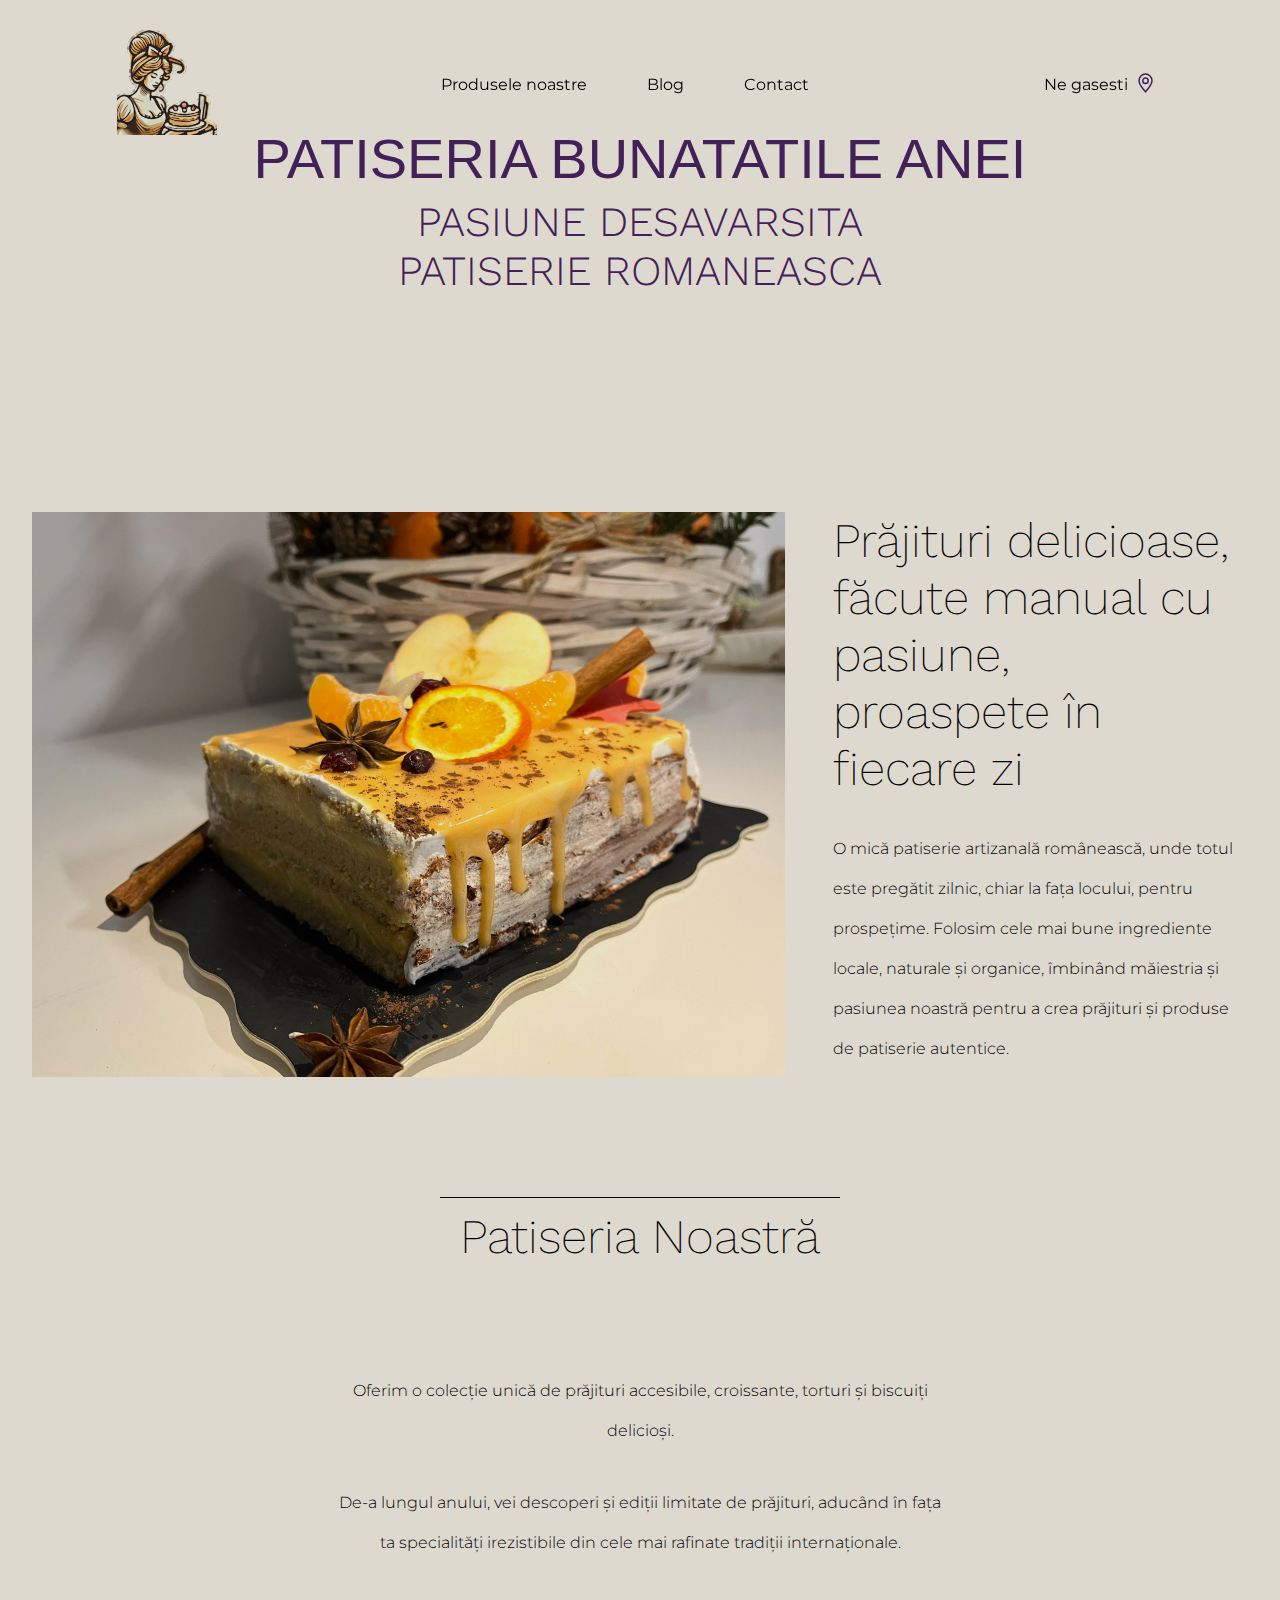
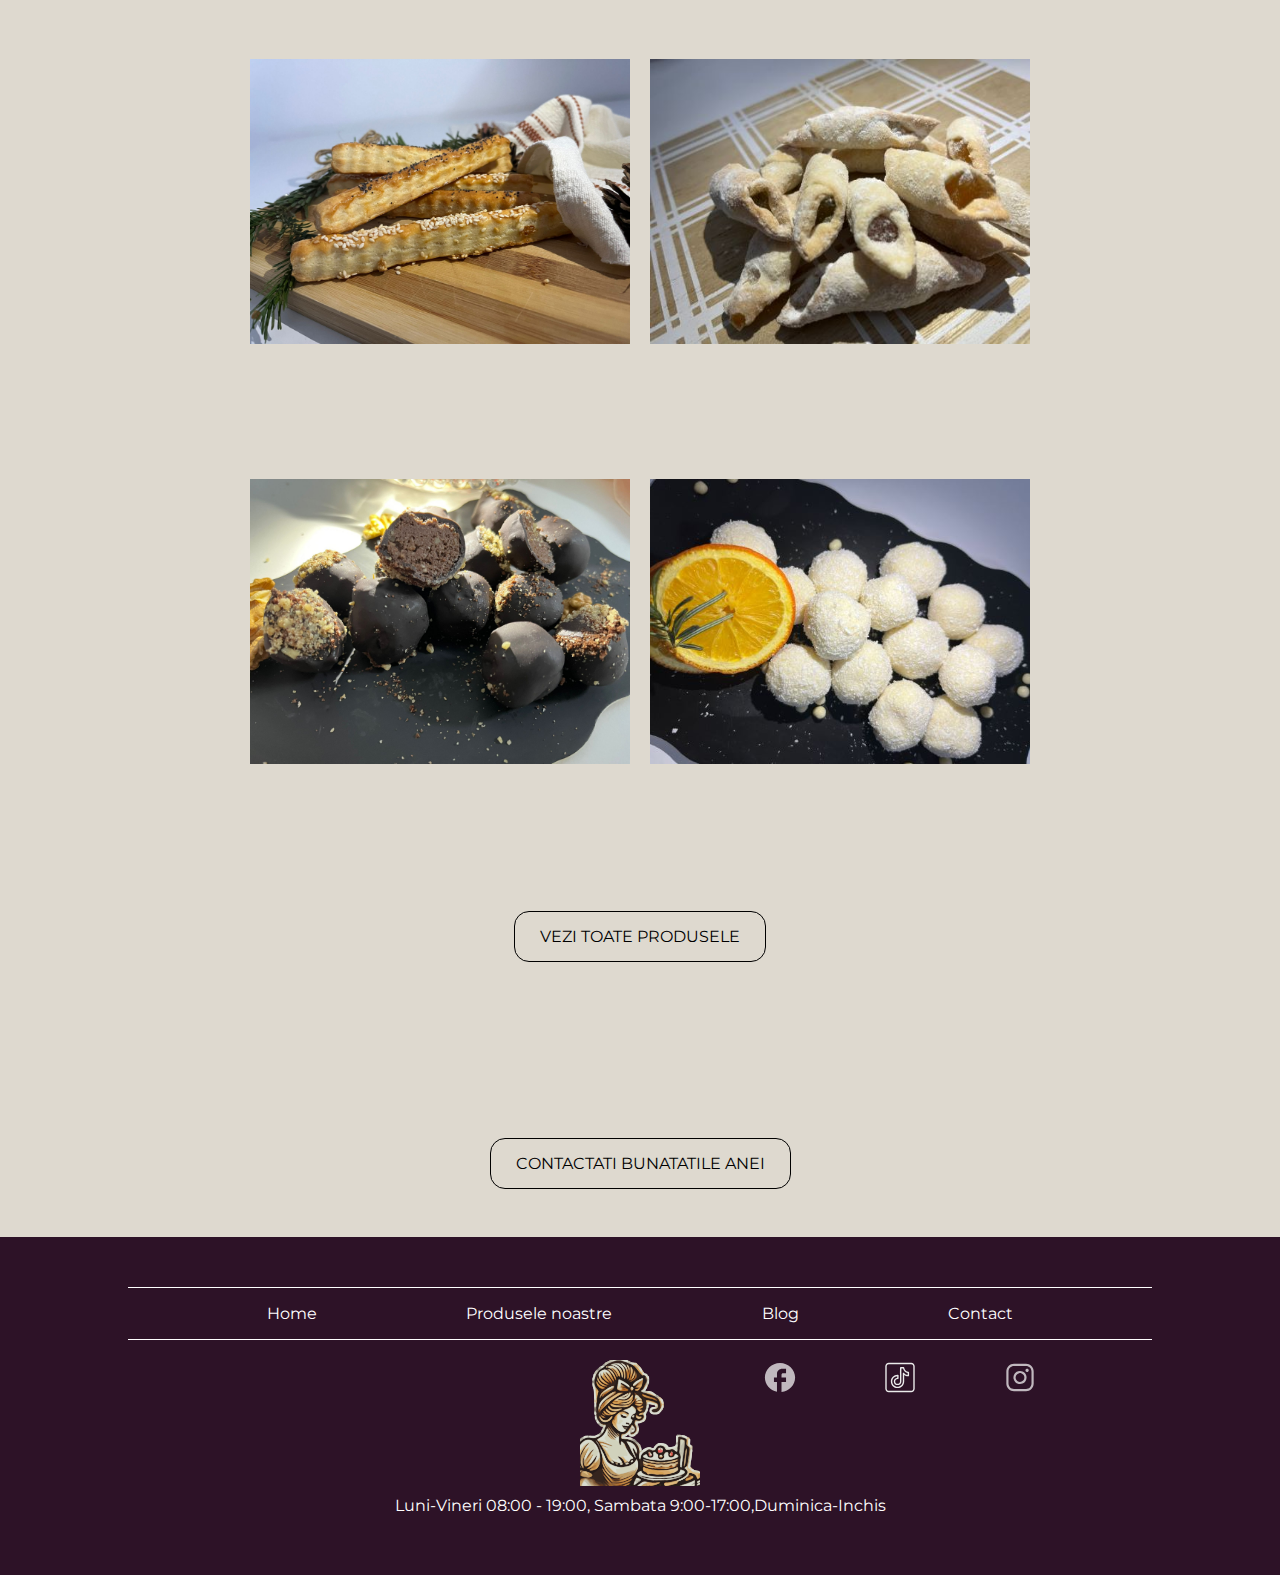
==== www.joy-bakery.cz/index.html @ 8c1c08b9 "Add files via upload" ====
<!DOCTYPE html>
<html lang="en">

<!-- Mirrored from www.joy-bakery.cz/ by HTTrack Website Copier/3.x [XR&CO'2014], Fri, 14 Mar 2025 14:00:54 GMT -->
<!-- Added by HTTrack --><meta http-equiv="content-type" content="text/html;charset=UTF-8" /><!-- /Added by HTTrack -->
<head>
    <meta charset="UTF-8">
    <meta http-equiv="X-UA-Compatible" content="IE=edge">
    <meta name="viewport" content="width=device-width, initial-scale=1.0">

    <link href="https://fonts.googleapis.com/css2?family=Work+Sans:wght@200;300;400;500;600&amp;display=swap" rel="stylesheet">

    
    <link rel="stylesheet" href="css/admin.css">
    <link rel="stylesheet" href="css/default.css">
    <link rel="stylesheet" href="css/style.css">
    <link rel="stylesheet" href="../use.typekit.net/yxl2vvh.css">



    <script src="js/jquery-3.6.0.min.js"></script>
    <script src="plugins/bootstrap/js/bootstrap.js"></script>
    <link rel="stylesheet" href="plugins/font-awesome/css/font-awesome.min.css">

    <script src="js/myScripts.js"></script>
    <script src="js/modals.js"></script>
    <script src="js/module_scripts.js"></script>
    <script src="js/table_sort.js"></script>

    <title>Bunatatile Anei</title>

    <link rel="icon" type="image/x-icon" href="images/uploads/image56f2.png?upload=favicon.ico">

    <!-- Google Tag Manager -->
<!--    <script>-->
<!--        (function(w, d, s, l, i) {-->
<!--            w[l] = w[l] || [];-->
<!--            w[l].push({-->
<!--                'gtm.start': new Date().getTime(),-->
<!--                event: 'gtm.js'-->
<!--            });-->
<!--            var f = d.getElementsByTagName(s)[0],-->
<!--                j = d.createElement(s),-->
<!--                dl = l != 'dataLayer' ? '&l=' + l: '';-->
<!--            j.async = true;-->
<!--            j.src = 'https://www.googletagmanager.com/gtm.js?id=' + i + dl;-->
<!--            f.parentNode.insertBefore(j, f);-->
<!--        })(window, document, 'script', 'dataLayer', 'GTM-WKP6TDM');-->
<!--    </script>-->
    <!-- End Google Tag Manager -->
</head>

    <body class="main-home">

    <div class="navigation-container navigation__wrapper">

        <div class="navigation f-row align-center" style="justify-content: space-around">
            <a id="nav-logo" href="index.html"><img src="images/uploads/image9419.svg?upload=logo.svg" alt="logo"></a>

            <img id="mobile-burger" class="pointer" src="images/uploads/image3de4.svg?upload=burger.svg" alt="burger">



            <div class="main-navbar">
                <div class="main-navbar__wrapper">
                    <div class="links f-row align-center justify-center">

                        <div><a href="products/categories_products.html" class="menu-link" data-link="1">Produsele noastre</a></div>

                        <div><a href="info/blog.html" class="menu-link" data-link="2">Blog</a></div>
                        <!--<div><a href="info/delivery.html" class="menu-link" data-link="3">Delivery</a></div>-->
                                                <div class="d-none"><a href="info/career.html" class="menu-link d-none" data-link="4">Career</a></div>
                                                <div><a href="info/contact.html" class="menu-link" data-link="5">Contact</a></div>
                    </div>
                </div>
            </div>

            <div class="order-btn d-none">ORDER ONLINE</div>

            <div class="main-navbar">
                <div class="main-navbar__wrapper">
                    <a class="nav-map" href="info/find_us.html">Ne gasesti                        <div><img width="25" height="20" src="images/uploads/imagef785.svg?upload=map-pin.svg" alt="map pin"></div>
                    </a>

                   <!-- <div data-id="language">
                        <div class="pointer f-row align-center">En <span style="margin-left: 5px"><img width="12" height="9"
                                        src="images/uploads/image5b91.svg?upload=arrow-down.svg" alt="arrow down"></span>
                        </div>

                        <div data-id="additional-languages" class="p-relative" style="display: none">
                            <div class="p-absolute">
                                <div class="pointer additional-language" style="margin-top: 5px;">Cz</div>
                            </div>-->
                        </div>
                    </div>

                    
                </div>
            </div>


        </div>

    <div class="p-relative">
        <div class="mobile-navbar" style="display: none">
            <div class="links">
                <div><a href="products/categories_products.html">Products</a></div>
                <div><a href="info/blog.html">Blog</a></div>
                <div><a href="info/delivery.html">Delivery</a></div>
                <div class="d-none"><a href="info/career.html" >Career</a></div>
                <div><a href="info/contact.html">Contact</a></div>
                <a class="map" href="info/find_us.html">Ne gasesti <svg width="12" height="16" viewBox="0 0 12 16" fill="none" xmlns="http://www.w3.org/2000/svg">
    <path fill-rule="evenodd" clip-rule="evenodd" d="M0 6C0 9.33593 2.66667 13.3333 6 15.9995C9.33333 13.3333 12 9.3137 12 6C12 2.68629 9.3137 0 6 0C2.6863 0 0 2.68629 0 6ZM6 0.666667C8.94553 0.666667 11.3333 3.05448 11.3333 6C11.3333 8.8111 9.14743 12.4642 5.99993 15.1358C2.8438 12.4588 0.666667 8.8251 0.666667 6C0.666667 3.05448 3.05447 0.666667 6 0.666667ZM6 8.66667C4.52723 8.66667 3.33333 7.47277 3.33333 6C3.33333 4.52723 4.52723 3.33333 6 3.33333C7.47277 3.33333 8.66667 4.52723 8.66667 6C8.66667 7.47277 7.47277 8.66667 6 8.66667ZM8 6C8 7.10457 7.10457 8 6 8C4.89543 8 4 7.10457 4 6C4 4.89543 4.89543 4 6 4C7.10457 4 8 4.89543 8 6Z" fill="black"/>
</svg></a>

                <div data-id="language">
                    <div class="f-row align-center" style="padding: 12px 10px;">En <span style="margin-left: 5px"><img width="12" height="9" src="images/uploads/image5b91.svg?upload=arrow-down.svg" alt="arrow down"></span>
                    </div>
                    <div data-id="additional-languages" class="p-relative" style="display: none">
<!--                        <div class="p-absolute additional-languages__container">-->
                            <div class="pointer additional-language" style="margin-top: 5px; padding: 12px 10px">Cz</div>
<!--                        </div>-->
                    </div>
                </div>
            </div>
        </div>
    </div>


</div>

<script>
    $(window).scroll(function(){

        const $logo = $('#nav-logo');
        const $nav = $('.navigation');

        if($(window).width() > 480)
        {
            if($(window).scrollTop() > 0)
            {
                $logo.addClass('text__scale-down');
                $logo.removeClass('text__scale-up');
                $nav.addClass('nav__remove-padding');
            }else{
                $logo.removeClass('text__scale-down');
                $logo.addClass('text__scale-up');
                $nav.removeClass('nav__remove-padding');
            }
        }


    })

    highlightLink();
</script>

    <div class="f-grow">
        <section>
            <div class="p-relative">
                <div id="contentDiv">
                    <div class="f-row justify-center">
    
<div class="f-column justify-center align-center welcome__container">
    <h2 class="header__main">PATISERIA BUNATATILE ANEI</h2>

    <h4>PASIUNE DESAVARSITA</h4>
    <h4>PATISERIE ROMANEASCA</h4>
</div>

</div>


<div class="main-container main-container__pad">
    <div class="f-row tab-col home__wrapper">
        <div>
            <div class="home-img">
                <img src="images/uploads/imageee58.png?upload=bread-main.png" alt="bread">
            </div>
        </div>


        <div class="f-row justify-center align-center f-grow">
            <div class="f-column justify-between align-center home-column" style="max-width: 400px;">

                <div class="header__secondary">Prăjituri delicioase, făcute manual cu pasiune, proaspete în fiecare zi          </div>

                <div class="section-text__par">O mică patiserie artizanală românească, unde totul este pregătit zilnic, chiar la fața locului, pentru prospețime. Folosim cele mai bune ingrediente locale, naturale și organice, îmbinând măiestria și pasiunea noastră pentru a crea prăjituri și produse de patiserie autentice.</div>
                <div class="f-row align-center">
                    <div class="f-row align-center">
                        <!--<a class="order-btn spacing-btn" href="info/our_story.html">OUR STORY</a>-->
                    </div>
                </div>
            </div>
        </div>

    </div>

    <div class="section-divide__main">
        <div class="text__center">
            <div class="text__center">
                <div class="header__secondary fit-content upper-decor">Patiseria Noastră           </div>
            </div>

            <div class="f-column align-center justify-center section-divide__main">
                <p class="section-text__par text__center main-column">
                    Oferim o colecție unică de prăjituri accesibile, croissante, torturi și biscuiți delicioși.                </p>
                <p class="section-text__par text__center main-column" style="margin-top: 2rem">
                    De-a lungul anului, vei descoperi și ediții limitate de prăjituri, aducând în fața ta specialități irezistibile din cele mai rafinate tradiții internaționale.                </p>
            </div>

            <div class="product-grid section-divide__main" style="width: 80%; margin: 0 auto;">
                <div class="container">
                    <div class="card p-relative">
                        <div class="front"><img src="images/uploads/image372b.png?upload=bread-main-q.png" alt=""></div>
                        <div class="back"><img src="images/uploads/imagea745.png?upload=bun-main.png" alt=""></div>
                    </div>
                </div>
                <div class="container">
                    <div class="card p-relative">
                        <div class="front"><img src="images/uploads/image2762.png?upload=croissant-choco-main.png" alt=""></div>
                        <div class="back"><img src="images/uploads/image872b.png?upload=buns-main.png" alt=""></div>
                    </div>
                </div>
                <div class="container">
                    <div class="card p-relative">
                        <div class="front"><img src="images/uploads/image872b.png?upload=buns-main.png" alt=""></div>
                        <div class="back"><img src="images/uploads/image2762.png?upload=croissant-choco-main.png" alt=""></div>
                    </div>
                </div>
                <div class="container">
                    <div class="card p-relative">
                        <div class="front"><img src="images/uploads/imagea745.png?upload=bun-main.png" alt=""></div>
                        <div class="back"><img src="images/uploads/image372b.png?upload=bread-main-q.png" alt=""></div>
                    </div>
                </div>
            </div>

                        <a class="order-btn text__center" href="products/categories_products.html" style="margin: 2rem auto">VEZI TOATE PRODUSELE      </a>
            
        </div>
    </div>

</div>


<div class="main-container delivery-info d-none">

    <div class="f-row justify-center">
        <h2 class="header__main">WE DELIVER!</h2>
    </div>

    <div class="header__secondary text__center row-divide__main-bottom">GET JOY BAKERY’S PASTRIES TO YOUR DOORSTEP    </div>

    <div class="f-row align-center justify-between wrapper">
        <div class="text__side row-divide__main-top row-divide__main-bottom" style="margin-left: 1rem">
            <p class="header">Wherever you are,</p>
            <p class="header">Our crust will follow you.</p>
            <p style="margin-top: 20px">We deliver Mon-Sat</p>
            <p>from 9am to 6pm</p>
        </div>

        <div class="img-wrapper">
            <img src="images/uploads/image49af.gif?upload=delivery.gif" alt="gif animated delivery man">
        </div>
    </div>


</div>
<div class="main-container main-container__pad sneak-peek__container">

    <!--<div class="text__center sneak-peek">
        <span class="header__secondary">JOY BAKERY</span>
        <span class="header__secondary">behind the scenes</span>
    </div>-->

   <!--<div class="grid-sneak-peak__pictures">
        <div class="sneak-peek__picture1">
            <img src="images/uploads/imageade7.png?upload=baguette-behind.png" alt="baguette">
        </div>
        <div class="sneak-peek__picture2">
            <img src="images/uploads/image0fff.png?upload=buns-behind.png" alt="buns unbaked">
        </div>
        <div class="sneak-peek__picture3">
            <img src="images/uploads/image3029.png?upload=bread-behind.png" alt="bread">
        </div>
        <div class="sneak-peek__picture4">
            <img src="images/uploads/imagee5fc.png?upload=coffee_cup.png" alt="coffee cup">
        </div>
        <div class="sneak-peek__picture5">
            <img src="images/uploads/image269c.png?upload=oven.png" alt="oven">
        </div>
    </div>--> 

    <div class="f-row align-center justify-center">
        <div class="f-row align-center">
            <div class="order-btn">
                <a href="info/find_us.html">CONTACTATI BUNATATILE ANEI</a>
            </div>
        </div>
    </div>



</div>

                </div>

            </div>
        </section>

        <div data-modal="1"
     class="default-modal modal-info"
     id="default-modal"
     tabindex="-1"
     role="dialog"
     aria-labelledby="myModalLabel"
     aria-hidden="true"
     data-backdrop="static"
     data-keyboard="false"
     style="display: none">
    <div class="default-modal-dialog ">
        <div data-modal-content="1" class="default-modal-content" id="dafault-modalcontent">
        </div>
    </div>
</div>

    </div>

    <div class="main-container footer text__center">
    <div class="wrapper">
        <div class="f-row align-center links" style="justify-content: space-around">
            <div><a href="index.html">Home</a></div>
            <div><a href="products/categories_products.html">Produsele noastre</a></div>
            <!--<div><a href="info/delivery.html">Order Online</a></div>-->
            <div><a href="info/blog.html">Blog</a></div>
            <div><a href="info/contact.html">Contact</a></div>
        </div>
    </div>

    <div class="f-row justify-center logo-wrapper p-relative">
        <img src="images/uploads/image214a.svg?upload=logo-yellow.svg" alt="logo">

        <div class="p-absolute f-row social-links">
            <a href="https://www.facebook.com/bunatatileanei"
               target="_blank"><img width="35" height="35" src="images/uploads/image59f0.svg?upload=facebook-footer.svg" alt="facebook logo"></a>

               <a href="https://www.tiktok.com/@bunatatileanei" target="_blank">
                <img width="35" height="35" src="images/uploads/icons9-tiktok.svg" alt="TikTok logo">
            </a>
            
               <a href="https://www.instagram.com/bunatatileanei/" target="_blank"><img width="35" height="35" src="images/uploads/image469b.svg?upload=instagram-footer.svg" alt="instagram logo"></a>
        </div>
    </div>

    <div class="f-row justify-center opening_hours" style="margin-top: 10px;">
        Luni-Vineri 08:00 - 19:00,
        Sambata 9:00-17:00,Duminica-Inchis    </div>
</div>


    </body>
---- www.joy-bakery.cz/css/admin.css ----
/** reset default fa color for font-awesome **/

.fa-admin {
    color: black !important;
}

/** screen block **/
.sage-block {
    width: 100vw;
    height: 100vh;
    position: fixed;
    top: 0;
    left: 0;
    display: none;
    flex-flow: row nowrap;
    justify-content: center;
    align-items: center;
}

/** admin main **/

.admin-body {
    box-sizing: border-box;
    line-height: 1.2em;
    background-color: white;
    color: black;
}

/** header **/

.admin-title {
    text-transform: capitalize;
}

.admin-header__container {
    width: 100vw;
    height: 80px;
    display: flex;
    flex-flow: nowrap row;
    justify-content: space-between;
    align-items: center;
    margin: 0;
    padding: 10px 20px;
    border-bottom: 1px black solid;
}

.admin-header__box {
    height: 100%;
    width: 30%;
    position: relative;
}

.admin-header__menu-toggle {
    padding-top: 12px;
    font-size: 3.5rem;
}

.admin__home-icon {
    height: 90%;
    display: flex;
    flex-flow: nowrap row;
    justify-content: center;
    align-items: flex-end;

    /*text-align: center;*/
}

.admin-header__title {
    margin: 0 0 -5px 10px;
    padding: 0;
    line-height: initial;
    font-size: 1.4em;
    font-weight: bold;
}

.admin__home-icon > img {
    height: 100%;
    object-fit: contain;
}

.admin-header__user-box {
    text-align: right;
}

.admin-header__user-name {
    text-align: right;
    font-size: 1.2em;
    font-weight: bold;
}


.admin-main {
    display: flex;
}

/** side menu **/

.admin-side-menu {
    /*width: 40px;*/
    width: 250px;
    min-height: calc(100vh - 80px);
    position: relative;
    padding: 5px 10px;
    line-height: 1.6em;
    background-color: cadetblue;
    border-right: 1px solid black;
    transition: width 0.5s ease-out;
    overflow-y: auto;
}

.admin-menu-items {
    width: 230px;
    position: absolute;
    right: 0;
    padding: 0 20px 0 0;
}

.admin-menu-items>h4 {
    color: white;
}

.admin-menu-items>ul {
    margin-left: 20px;
}

.admin-menu-items ul, .admin-menu-items li {
    width: fit-content;
    position: relative;
    padding: 0;
}

.admin-menu-items li {
    padding: 0 0 0 10px;
}

.admin-menu__toggle {
    cursor: pointer;
    user-select: none;
}

.admin-menu__section-title {
    font-size: 1.1em;
    font-weight: bold;
}

.admin-menu__section-title--white {
    color: white;
}

.admin-menu__toggle-button {
    position: absolute;
    top: 5px;
    margin-left: 10px;
}

.admin-menu__toggle-content {
    height: 0;
    overflow-x: hidden;
}

/** content **/

.admin-content {
    width: calc(100% - 200px);
    display: flex;
    justify-content: center;
    padding: 10px;
}

.admin-content-display {
   width: 100%;
   display: flex;
   justify-content: center;
}

.admin-content__body {
    width: 100%;
    display: flex;
    flex-flow: column nowrap;
    align-items: center;
}

.admin-content__header {
    width: 100%;
}

.admin-content__main {
    width: 100%;
    overflow-y: auto;
    margin-bottom: 30px;
}

.admin-content__footer {
    width: 100%;
}

/** tables **/

.admin-table {
    width: 100%;
}

.admin-table>thead>tr>th {
    line-height: 1em;
    background-color: white;
}

.admin-table>thead>tr>th, .admin-table>tbody>tr>td {
    width: fit-content;
    padding: 2px;
    border-right: 1px solid white;
    border-bottom: 2px solid white;
}

.admin-table tbody>tr:nth-child(odd):not(.false-faded, .true-faded) {
    background-color: lightgrey;
}

.admin-table>tbody>tr>td.admin-table__title {
    background-color: white;
    border-bottom: 1px solid black
}

.admin-table--inner {
    width: 100%;
    background-color: white;
}

.admin-table--inner>thead>tr>th {
    text-align: center;
}

.admin-table--inner>thead>tr>th, .admin-table--inner>tbody>tr>td {
    padding: 5px;
    background-color: lightskyblue;
    border-right: 1px solid white;
}

.admin-table__postcode-list {
    width: 80px;
    max-height: 80px;
    overflow-y: auto;
}

.admin-table>tbody>tr>.admin-table__total-box {
    border-top: 1px solid black;
    border-bottom: 2px solid black;
}

/*.admin-form__settings-table>tbody>tr>td {*/
/*    display: flex;*/
/*    justify-content: center;*/
/*    align-items: center;*/
/*}*/

.admin-btn-holder {
    width: fit-content;
    height: 100%;
    display: grid;
    grid-template-columns: 1fr 1fr;
    align-items: center;
}

/** product display **/

.series-circle {
    width: 1em;
    height: 1em;
    display: inline-block;
    margin: 0.15em 5px -0.15em 0;
    border: 1px solid black;
    border-radius: 50%;
}

.admin-btn-small {
    width: 1.6em;
    height: 1.6em;
    display: flex;
    justify-content: center;
    align-items: center;
    border: 0;
    border-radius: 3px;
    margin: 2px;
}

.admin-btn-small-x {
    width: 1em;
    height: 1em;
}

.admin-btn-small--tool {
    background-color: lightskyblue;
}

.admin-btn-small--clock {
    background-color: gold;
}

.admin-btn-small--eye {
    background-color: lightgreen;
}

.admin-btn-small--user {
    background-color: lightpink;
}

.admin-btn-small--clock {
    background-color: lightyellow;
}

.admin-has-error {
    background-color: rgba(250, 95, 85, 0.5);
}

/** admin form **/

.admin-form__main {
    width: 100%;
    /*height: 100%;*/
    display: flex;
    flex-flow: row wrap;
}

.admin-form__input {
    margin: 0 10px 0 0;
}

.admin-form__section {
    width: 50%;
    min-height: fit-content;
    display: flex;
    flex-flow: column nowrap;
    padding: 5px;
}

.admin-form__section-40 {
    width: 40%;
}

.admin-form__section-60 {
    width: 60%;
}

.admin-form__section-80 {
    width: 80%;
}

.admin-form__section-100 {
    width: 100%;
}

.admin-form__section--details {
    border-left: 1px solid black;
}

.admin-form__input-section {
    margin: 5px 0;
}

.admin-form__input-section--horizontal {
    display: grid;
    grid-template-columns: 150px 1fr;
}

.admin-form__input-section--horizontal>p {
    color: black;
}

.admin-form__image-preview {
    width: 200px;
    height: 200px;
    display: flex;
    margin: auto;
    align-items: center;
    padding: 5px;
}

.admin-form__image-preview>figure>img {
    width: 90%;
    height: 90%;
    object-fit: contain;
}

.admin-form__image-preview>figure>figcaption {
    width: 100%;
    height: 100%;
    margin-top: -0.6em;
    background-color: rgba(0,0,0, 0.5);
    color: white;
    text-align: center;
    font-size: 0.6em;
}

.admin-form__top {
    width: 100%;
    display: flex;
    flex-flow: column nowrap;
    margin-bottom: 5px;
    padding: 5px 0;
    border-bottom: 1px solid black;
}

.admin-form__top--horizontal {
    flex-flow: row wrap;
    justify-content: space-evenly;
    padding: 5px;
}

.admin-form__bottom {
    width: 100%;
    display: flex;
    flex-flow: column nowrap;
    margin-top: 5px;
    padding: 5px 0;
    border-top: 1px solid black;
}

.admin-form__bottom--horizontal {
    flex-flow: row wrap;
    justify-content: space-evenly;
    align-items: center;
    padding: 5px;
}

.admin-form__btn-group {
    width: fit-content;
    display: flex;
    align-items: center;
 }

.admin-form__btn {
    width: fit-content;
    height: fit-content;
    position: relative;
    margin: 3px;
    padding: 5px 5px 3px 5px;
    border: 1px solid black;
    border-radius: 3px;
    white-space: nowrap;
    color: black;
}

.admin-form__btn--list {
    width: 95%;
}

.admin-form__btn-icon {
    width: fit-content;
    position: relative;
    margin: 3px;
    padding: 5px 25px 3px 5px;
    border: none;
    border-radius: 3px;
    color: white;
}

.admin-form__btn-check {
    position: absolute;
    top: 6px;
    right: 5px;
}

.admin-form__btn-span {
    margin: 4px 0;
    padding: 2px 0;
}

.admin-form__btn--bottom {
    border-top: black dotted 1px;
}

.admin-horizontal-btn-list  {
    width: 100%;
    height: 400px;
    margin: 0;
    padding: 0;
    background: #fff;
    border: 1px solid #eee;
    overflow-y: auto;
}

.admin-horizontal-btn-list--short {
    height: 200px;
}

.admin-horizontal-btn-list--long {
    height: 693px;
}

.admin-horizontal-btn-list--fitted {
    height: fit-content;
    max-height: 200px;
}

#available-postcodes-list>button>span.admin-form__btn-span, #assigned-postcodes-list>button>span.admin-form__btn-span,
#available-postcodes-list>button>span.admin-form__btn-span, #available-areas-list>button>span.admin-form__btn-span, #available-regions-list>button>span.admin-form__btn-span {
    font-size: 0.6em;
}

.admin-form__product-display {
    height: 80px;
    overflow-y: auto;
    color: black;
}

.admin-form__bundle-description {
    width: 100%;
    height: 200px;

}

.admin-form__region_display {
    width: 100%;
    height: fit-content;
    max-height: 200px;
    display: flex;
    flex-flow: row wrap;
    gap: 3px;
    margin: 5px 0;
    overflow-y: auto;
}

.admin-form__region {
    width: 100px;
    height: 70px;
    display: grid;
    grid-template-columns: 80% 20%;
    align-items: center;
    border: 1px solid black;
    border-radius: 5px;
    padding: 3px;
}

.admin-horizontal-btn-list::-webkit-scrollbar, .admin-form__region_display::-webkit-scrollbar, .admin-table__postcode-list::-webkit-scrollbar {
    width: 5px;
    background-color: #eee;
}

.admin-horizontal-btn-list::-webkit-scrollbar-thumb, .admin-form__region_display::-webkit-scrollbar-thumb,
.admin-table__postcode-list::-webkit-scrollbar-thumb {
    background-color: #888;
    border: 0 solid #555555;
}

.admin-horizontal-btn-list::-webkit-scrollbar-track, .admin-form__region_display::-webkit-scrollbar-track, .admin-table__postcode-list::-webkit-scrollbar-track {
    -webkit-box-shadow: inset 0 0 1px rgb(0 0 0 / 30%);
    background-color: #ccc;
}


/* calendar stuff */

.admin-calendar__main {
    width: 100%;
    display: grid;
    grid-template-columns: repeat(7, 1fr);
    gap: 4px;
}

.admin-calendar__main--small {
    width: fit-content;
    gap: 1px;
}

.admin-calendar__day {
    height: 230px;
    display: grid;
    grid-template-rows: 15% 68% 17%;
    position: relative;
    padding: 5px;
    border: 1px solid black;
    border-radius: 15px;
}

.admin-calendar__day--blocked {
    cursor: not-allowed;
    background-color: rgba(246, 246, 246, 1);
    opacity: 0.5;
}

.admin-calendar__day-main {
    width: 100%;

}

.admin-calendar__day--empty {
    cursor: not-allowed;
    border: none;
    background-color: rgba(255,255,255,0);
}

.weekend-day {
    background-color: rgba(255, 238, 142, 0.2);
}

.admin-timeslots__select-label {
    margin: 0 5px;
    padding: 0;
}

.admin-timeslot__holder {
    width: 100%;
    height: fit-content;
    overflow-x: auto;
}

.admin-timeslots__holder--centered {
    display: flex;
    justify-content: center;
}

.admin-timeslots__container {
    width: fit-content;
    display: flex;
    flex-flow: row;
    justify-content: left;
    gap: 5px;
}

.admin-timeslots__container--tall {
    height: max-content;
}

.admin-timeslots__timeslot {
    width: 66px;
    height: 90px;
    display: flex;
    flex-flow: column nowrap;
    justify-content: space-between;
    align-content: space-between;
    padding: 3px;
    border: 1px solid black;
    border-radius: 5px;
}

.admin-timeslots__timeslot--fitted {
    width: fit-content;
    border: none;
}

.admin-timeslots__timeslot--narrow {
    width: 40px;
    border: none;
}

.admin-timeslot__title {
    width: fit-content;
    margin: 0;
    padding: 0;
    font-size: 0.9em;
}

.admin-timeslots__bottom {
    width: 100%;
    display: flex;
    justify-content: space-between;
    align-items: center;
}

.admin-timeslots__available-slots {
    width: 100%;
    height: 30px;
    display: flex;
    justify-content: center;
    align-items: center;
    border-radius: 5px;
}

.admin-timeslots__btn-holder {
    display: flex;
    justify-content: space-between;
    align-items: center;
}

.admin-timeslots__btn-holder--vertical {
    width: fit-content;
    flex-flow: column nowrap;
}

.admin-timeslots__slot-display {

}

/* modal-pop-up */

.admin-modal {
    width: 500px;
    height: fit-content;
    padding: 5px;
}

.admin-modal--wide {
    width: max-content;
    max-width: 650px;
}

/* other */

.overflow-y-200 {
    height: 200px;
    overflow-y: scroll;
}

.overflow-y-400 {
    height: 400px;
    overflow-y: scroll;
}

.true {
    background-color: blue;
}

.true-faded {
    background-color: rgba(0, 0, 255, 0.3);
}

.false {
    background-color: red;
}

.false-faded {
    background-color: rgba(255, 0, 0, 0.3);
}

.highlight-faded {
    background-color: rgba(224, 142, 11, 0.3);
}

.admin-timeslots__used-slots-btn {
    width: 18px;
    background-color: white;
    font-size: 0.9em;
}

/** general **/

.admin-info__line {
    margin: 1px 0;
}

.active{
    background: blue;
}

.passive{
    background: red;
}

.warning-msg{
    color: crimson;
}
---- www.joy-bakery.cz/css/default.css ----
/***    DEFAULT    ***/
.text__center{
    text-align: center;
}

.f-row{
    display: flex;
    flex-flow: row nowrap;
}

.f-column{
    display: flex;
    flex-flow: column nowrap;
}

.justify-center{
    justify-content: center;
}
.justify-start{
    justify-content: flex-start;
}
.justify-end{
    justify-content: flex-end;
}
.justify-between{
    justify-content: space-between;
}

.align-center{
    align-items: center;
}
.align-start{
    align-items: flex-start;
}

.align-end{
    align-items: flex-end;
}

.f-grow{
    flex-grow: 1;
}

.g-row__auto-fit{
    display: grid;
    grid-template-columns: repeat(auto-fit, minmax(117px,1fr));
    /*grid-template-columns: 1fr 1fr 1fr 1fr;*/
    /*grid-gap: 10px;*/
}

.g-col-4{
    display: grid;
    grid-template-columns: 1fr 1fr 1fr 1fr;
}

.g-col-3{
    display: grid;
    grid-template-columns: 1fr 2fr 1fr;
}
.product-grid.g-row__auto-fit{
    grid-template-columns: repeat(auto-fit, minmax(250px,1fr));
}

.g-justify-center{
    justify-items: center;
}

.p-absolute{
    position: absolute;
}

.p-relative{
    position: relative;
}

.top-center{
    top: 0;
    left: 50%;
    transform: translateX(-50%);
}
.top-middle{
    top: 50%;
    transform: translateY(-50%);
}

.main-container{
    max-width: 1240px;
    margin: 0 auto;
}

.container__center{
    margin: 0 auto;
}

.container__wrapper{
    width: 90%;
    margin: 0 auto;
}

.d-none{
    display: none;
}

.pad__primary{
    padding: 10px;
}

.pad-left__primary
{
    padding-left: 10px;
}

.mar-tb__primary{
    margin: 1rem 0;
}

.pointer{
    cursor: pointer;
}
---- www.joy-bakery.cz/css/style.css ----
:root{
    --main-bg: #DED9CF;
    --footer-bg: #2D1227;
    --purple-secondary: #442058;

    --font-work-sans: 'Work Sans', sans-serif;
}

*,
*::before,
*::after{
    box-sizing: border-box;
    margin: 0;
    padding: 0;
}

@font-face{
    font-family: montserrat;
    src: url('fonts/Montserrat/Montserrat-VariableFont_wght.ttf') format('truetype');
}

body{
    /*background: var(--main-bg);*/
    background: #000000;
    font-family: montserrat, serif;
    min-height: 100vh;
    /*display: flex;*/
    flex-direction: column;
    justify-content: space-between;
}

img{
    width: 100%;
}

a{
    text-decoration: none;
    color: #000000;
}

.navigation-container{
    max-width: 1320px;
    margin: 0 auto;
}

.main-bg{
    background: var(--main-bg);
}
.main-container{
    max-width: 1320px;
    margin: 0 auto;
    background: var(--main-bg);
}

.main-container__pad{
    padding: 7rem 2rem 2rem;
}

.main-container__pad__contact{
    padding: 10rem 2rem 2rem;
}

.main-navbar{
    display: none;
}
.main-column{
    padding: 0 1rem;
}

.logo-wrapper img{
    width: 120px;
}

.additional-languages__container{
    background: var(--main-bg);
}
.footer{
    background: var(--footer-bg);
    width: 100%;
    padding-bottom: 50px;
}

.footer div.wrapper{
    display: inline-block;
    width: 80%;
    margin: 0 auto;
    margin-top: 50px;
    margin-bottom: 20px;
}

.footer div.links {
    color: #ffffff;
    font-family: montserrat, serif;
    font-weight: 400;
    padding: 1rem 4rem;
    border-top: 0.5px solid white;
    border-bottom: 0.5px solid white;
}

.footer div.links a{
    color: #ffffff;
    font-size: 1rem;
    font-family: montserrat, serif;
    font-weight: 400;
    text-decoration: none;
}

.navigation__wrapper{
    z-index: 40;
    /*position: sticky;*/
    /*align-self: flex-start;*/
    position: fixed;
    top: 0;
    left: 0;
    right: 0;
    /*background: var(--main-bg);*/
    width: 100%;
}
.navigation{
    padding: 30px 20px;
    /*background: var(--main-bg);*/
    background: transparent;
    transition: padding .3s ease;
}

.navigation div.links div{
    margin: 10px 20px;
}

.navigation div.links a,
.navigation a.nav-map,
.mobile-navbar div.links a{
    text-decoration: none;
    color: #000000;
    font-family: montserrat, serif;
    padding: 12px 10px;
}

.navigation div.links a:hover{
    background: var(--purple-secondary);
    color: #ffffff;
    border-radius: 15px;
}

.navigation a.nav-map:hover{
    border: 1px solid var(--purple-secondary);
    background: var(--main-bg);
    border-radius: 15px;
}

.nav-map{
    display: flex;
    justify-content: center;
    align-items: center;
    gap: 10px;
}

.main-navbar__wrapper {
    display: flex;
    flex-flow: row wrap;
    align-items: center;
    justify-content: center;
}

a.order-btn{
    display: inline-block;
}

.order-btn{
    border: 1px solid #000000;
    border-radius: 15px;
    padding: 15px 25px;
    background: var(--main-bg);
}

.order-btn a{
    text-decoration: none;
    color: #000000;
}

.header__main{
    font-family: "marvin-round", sans-serif;
    font-weight: 400;
    font-style: normal;
    font-variant: all-small-caps;
    color: #442058;
    font-size: 5rem;
}

.contact h2.header__main{
    margin-bottom: 2.5rem;
}

.header__secondary{
    font-family: var(--font-work-sans);
    font-weight: 200;
    font-size: 3rem;
}
.header__sneak{
    font-family: var(--font-work-sans);
    font-weight: 200;
    font-size: 3rem;
    margin: 2rem 0;
}
.section-text__par{
    font-family: montserrat, serif;
    font-weight: 300;
    line-height: 2.5rem;
}

.section-gap__main{
    margin-bottom: 7rem;
}

.section-divide__main{
    padding: 6em 0 0;
}

.row-divide__main-bottom{
    margin-bottom: 2rem;
}

.row-divide__main-top{
    margin-top: 2rem;
}

.fit-content{
    display: inline-block;
}

.social-links{
    top: 0;
    right: 200px;
}

.upper-decor{
    border-top: 1px solid #000000;
    padding: 10px 20px;
}
.category-wrapper h3{
    font-family: var(--font-work-sans);
    font-weight: 300;
    margin: 30px 0 ;
}

.category-wrapper h4{
    font-weight: 400;
    font-size: 1.2rem;
    margin: 20px 0;
}

.category-wrapper p{
    font-size: .9rem;
}

.product-grid{
    display: grid;
    grid-template-rows: 1fr 1fr;
    grid-template-columns: 380px 380px;
    grid-gap: 20px 20px;
    justify-content: center;
}
.product-card__primary{
    width: 250px;
    min-width: 200px;
}

.product-card__primary img{
    height: 100%;
}

.products-layout{
    gap: 20px;
}

.text__side > p{
    font-family: montserrat, serif;

}
.welcome__container{
    width: 100%;
    max-width: 1320px;
    background: var(--main-bg);
    background-image: url(../images/uploads/image87d9.png?upload=bread-background.png);
    background-repeat: no-repeat;
    background-position: center;
    height: 400px;
    padding: 30px 0;
}
.welcome__container h4{
    font-family: var(--font-work-sans);
    font-weight: 300;
    font-size: 2.6rem;
    color: var(--purple-secondary);
}

.grid-sneak-peak__side{
    display: grid;
    grid-template-rows: 1fr 2fr;
    grid-template-columns: 1fr 1fr 2fr;
    grid-gap: 20px 30px ;
    grid-template-areas:
            "nada small side"
            "bottom bottom side"
    ;
}

.sneak-peak__empty{
    grid-area: nada;
}

.sneak-peak__small{
    grid-area: small;
}

.sneak-peak__side{
    grid-area: side;

}

.sneak-peak__side img{
    height: 100%;
}

.sneak-peak__bottom{
    grid-area: bottom;
}

.grid-sneak-peak__bottom{
    margin-top: 30px;
    display: grid;
    grid-template-columns: 2fr 1fr;
    /*width: 100%;*/
    height: 200px;
    overflow: hidden;
    grid-gap: 20px 30px ;
}
.sneak-peek span.header__secondary{
    font-size: 2rem;
}

.sneak-peek__container{
    padding-bottom: 3rem;
}

.grid-sneak-peek__all{
    display: grid;
    grid-template-rows: 150px 200px 300px;
    grid-template-columns: 2fr 1fr 1fr 300px;
    grid-gap: 20px 30px ;
    grid-template-areas:
            "text nada small side"
            "text bigger bigger side"
            "bottom bottom bottom sidebottom"
}
.grid-sneak-peak__pictures{
    display: grid;
    grid-template-rows: 300px 500px;
    grid-template-columns: 1fr 1fr 1fr;
    grid-gap: 20px 20px;
    grid-template-areas:
            "picture1 picture2 picture3"
            "picture4 picture4 picture5";
    margin: 2rem 0;
}

.sneak-peek__picture1{
    grid-area: picture1;
    overflow: hidden;
}

.sneak-peek__picture2{
    grid-area: picture2;
    overflow: hidden;
}

.sneak-peek__picture3{
    grid-area: picture3;
    overflow: hidden;
}

.sneak-peek__picture4{
    grid-area: picture4;
    overflow: hidden;
}

.sneak-peek__picture5{
    grid-area: picture5;
    overflow: hidden;
}

.sneak-peek__text{
    grid-area: text;
    overflow: hidden;
}

.sneak-peek__nada{
    grid-area: nada;
}

.sneak-peek__small{
    grid-area: small;
    overflow: hidden;
}

.sneak-peek__side{
    grid-area: side;
    overflow: hidden;
}

.sneak-peek__side img{
    height: 100%;
}

.sneak-peek__bigger{
    grid-area: bigger;
    overflow: hidden;
}

.sneak-peek__bottom{
    grid-area: bottom;
    overflow: hidden;
}

.sneak-peek__sidebottom{
    grid-area: sidebottom;
    overflow: hidden;
}

.sneak-peek__sidebottom img{
    grid-area: sidebottom;
    height: 100%;
}

.text__scale-down{
    transform: scale(0.7);
    transition: transform .3s ease;
}

.text__scale-up{
    transform: scale(1);
    transition: transform .3s ease;
}

.nav__remove-padding{
    padding: 0 20px;
    transition: padding .3s ease;
}

#mobile-burger{
    width: 40px;
}
.mobile-navbar{
    position: absolute;
    top: 0;
    right:0;
    background: var(--main-bg);
    width: 70%;
}
.mobile-navbar div.links > * {
    margin: 1rem 1rem 0 1rem;
}
.mobile-navbar div.links a{
    display: inline-block;
    padding-bottom: 1rem;
}
#nav-logo{
    width: 100px;
    /*padding-top: 20px;*/
}
.sneak-peek__text div.home-column{
    height: 100%;
}
.home__wrapper{
    gap: 2rem;
}
.home__wrapper div.home-column{
    gap: 2rem;
}

.contact-info{
    margin: 20px 0;
}
.contact-info p{
    margin: 10px 0;
}
.map-info{
    height: 400px;
    width: 600px;
}
.story-info__container{
    /*padding-bottom: 2rem;*/
}
.story-info__container h2{
    margin: 0 0 2.5rem;
}
.story-info__wrapper{
    display: flex;
    flex-flow: column nowrap;
    justify-content: center;
    align-items: center;
    margin: 0 auto;
    padding-bottom: 30px;
}

.story-info__wrapper p{
    line-height: 2;
}

.link-no-cursor{
    cursor: inherit;
}
.delivery-info{
    background: url('../images/uploads/image136c.png?upload=background_w_icons.png');
    background-repeat: no-repeat;
    background-position: center;
}

.delivery-info > div.header__secondary{
    color: var(--purple-secondary);
    font-weight: 400;
}

.delivery-info p.header{
    font-family: var(--font-work-sans);
    font-weight: 300;
    font-size: 2rem;
}

/*   LOGIN   */
#js_login{
    text-align: center;
    margin-top: 3rem;
}
.login input{
    outline: none;
    border: none;
    background: #FCFCFC;
    border-bottom: 1px solid rgba(206, 205, 205, 0.88);
    padding: 10px 2em;
    margin: 1em 0;
}

.login p.message{
    width: 80%;
    margin: 1em auto;
    font-size: 0.75rem;
}

.login button{
    font-size: 1.1rem;
    font-variant: all-small-caps;
}

.form-field__stretch input{
    width: 100%;
}
.underline-link{
    border-bottom: 0.5px solid #000000;
}

.product-grid div.card{
    transition: transform 1500ms;
    transform-style: preserve-3d;
}

.product-grid div.container{
    width: 100%;
    height: 400px;
    perspective: 900px;
    position: relative;
}
.product-grid div.container:hover > .card{
    /*cursor: pointer;*/
    transform: rotateY(180deg);
}
.card div.front,
.card div.back{
    position: absolute;
    width: 100%;
    height: 100%;
    backface-visibility: hidden;
}

.card div.back{
    transform: rotateY(180deg);
}

/*    MODALS    */
.default-modal{
    width: 100vw;
    height: 100vh;
    max-height: 100vh;
    position:fixed;
    top: 0;
    left: 0;
    background:rgba(0,0,0,0.5);
    z-index:1000;
    /*display: flex;*/
    /*justify-content: center;*/
    /*align-items: center;*/
}

.default-modal-dialog{
    background: #FFFFFF;
    min-width: 360px;
    max-width: 600px;
    min-height: 600px;
    display: flex;
    justify-content: center;
    /*align-items: center;*/
    padding: 20px 20px 20px;
    position: relative;
    top: 50%;
    left: 50%;
    transform: translate(-50%, -50%);
}

.default-modal-content{

}

.modal-box{
    position:fixed;
    top:0;
    left:0;
    background:rgba(0,0,0,0.5);
    width:100vw;
    height: 100vh;
    z-index:1000;
}

.modal-wrap{
    margin:0 auto;
    max-height: 90vh;
    /*overflow-y: scroll;*/
}

.modal-wrap-no-scroll{
    margin:0 auto;
    position: relative;
    top: 40%;
    left: 50%;
    transform: translate(-50%,-40%);
}

.nav-background{
    background: var(--main-bg);
    transition: background 250ms ease-in-out;
}

.opening_hours{
    margin-top: 10px;
    color: #FFFFFF;
    padding-bottom: 10px;
}

/*    MEDIA QUERIES    */

@media screen and (max-width: 480px) {

    /*.navigation__wrapper{*/
    /*    padding-top: 20px;*/
    /*}*/
    .main-container{
        padding: 0 15px;
    }
    .navigation{
        margin-top: 20px;
        padding: 0 10px 10px;
    }

    .product-grid{
        /*display: grid;*/
        /*grid-template-rows: 1fr 1fr;*/
        grid-template-columns: 150px 150px;
        /*grid-gap: 20px 20px;*/
        /*justify-content: center;*/
    }
    .product-grid div.container{
        height: 150px;
    }

    .grid-sneak-peek__all{
        /*display: grid;*/
        grid-template-rows: 300px 100px 150px 150px;
        grid-template-columns: 1fr 1fr 2fr;
        /*grid-gap: 20px 30px ;*/
        grid-template-areas:
            "text text text"
            "nada small side"
            "bigger bigger side"
            "bottom bottom sidebottom";
        justify-content: center;
    }

    .sneak-peek__text div.home-column{
        justify-content: center;
    }

    .header__secondary{
        font-size: 1.4rem;
        margin: 2rem 0;
    }

    .header__sneak{
        font-size: 1.4rem;
        margin: 1rem 0;
    }

    .home__wrapper{
        flex-flow: column-reverse wrap;
        gap: 2.5rem;
    }
    .home__wrapper div.home-column{
        gap: 2rem;
    }

    .home-img{
        height: 240px;
    }

    .home-img img{
        height: 100%;
    }
    .home-column{
        /*padding: 0 1rem;*/
    }
    .spacing-btn{
        margin-top: 1rem;
    }
    .upper-decor{
        padding: 10px 65px;
    }
    .section-divide__main{
        padding: 2rem 15px 0;
    }
    .delivery-info > div.header__secondary{
     padding: 0 10px;
    }
    .delivery-info p.header{
        font-size: 1rem;
    }
    .delivery-info div.wrapper{
        flex-flow: column nowrap;
    }

    .footer div.links a{
        font-size: .9rem;
    }
    .footer div.wrapper{
        width: 90%;
        margin-top: 30px;
    }
    .sneak-peek{
        display: flex;
        flex-direction: column;
    }
    .sneak-peek span.header__secondary{
        margin: .7rem;
    }
    .grid-sneak-peak__pictures{
        /*display: grid;*/
        grid-template-rows: 100px 150px;
        /*grid-template-columns: 1fr 1fr 1fr;*/
        grid-gap: 10px 10px;
        /*grid-template-areas:*/
        /*    "picture1 picture2 picture3"*/
        /*    "picture4 picture4 picture5";*/
        /*margin: 2rem 0;*/
    }

    .story-info__wrapper{
        /*min-width: 360px;*/
        gap: 20px;
        /*padding-right: 15px;*/
        /*padding-left: 15px;*/
        text-align: justify;
    }
    .sneak-peek__container{
        padding-bottom: 3rem;
    }

    .story-info__container{
        padding-top: 80px;
    }
    .contact{
        padding-top: 10rem;
    }
    .map-info{
        width: 90%;
    }

    .main-container__pad{
        padding: 10rem 2rem 2rem;
    }

}

@media screen and (min-width: 600px) {
    .main-column{
        width: 50%;
        padding: 0;
    }
    .main-navbar{
        display: block;
        /*flex-grow: 1;*/
    }

    #mobile-burger{
        display: none;
    }

    .delivery-info div.img-wrapper{
        width: 500px;
        margin-right: 5rem;
    }
    .story-info__wrapper{
        width: 550px;
        gap: 30px;

    }


}

@media screen and (max-width: 600px) {
    .product-grid{
        grid-template-columns: 150px 150px;
    }
    .product-grid div.container{
        height: 150px;
    }
}


@media screen and (min-width:600px) and (max-width: 820px)
{
    .product-grid{
        grid-template-columns: 250px 250px;
    }
    .product-grid div.container{
        height: 250px;
    }
}

@media screen and (max-width: 820px)
{
    .home__wrapper{
        flex-flow: column-reverse wrap;
        gap: 2.5rem;
    }

    .welcome__container{
        /*height: 300px;*/
        padding: 15px;
        padding-top: 5rem;
        text-align: center;
    }
    .welcome__container h4{
        font-size: 1.3rem;
    }

    .welcome__container > h2{
        text-align: center;
        margin-bottom: 2rem;
    }

    .header__main{
        font-size: 2.5rem;
        padding: 0 15px;
        line-height: 1;
    }
    .social-links{
        right: 0;
        justify-content: space-between;
        width: 100%;
    }
    .footer div.links{
        padding: 1rem 1rem;
    }


}

@media screen and (max-width: 1000px)
{
    .products-layout{
        flex-flow: row wrap;
    }
}

@media screen and (min-width: 1200px) {
    .story-info__wrapper{
        width: 1000px;
        gap: 40px;
    }
    .story-info__container div.img-wrapper{
        width: 500px;
    }
}
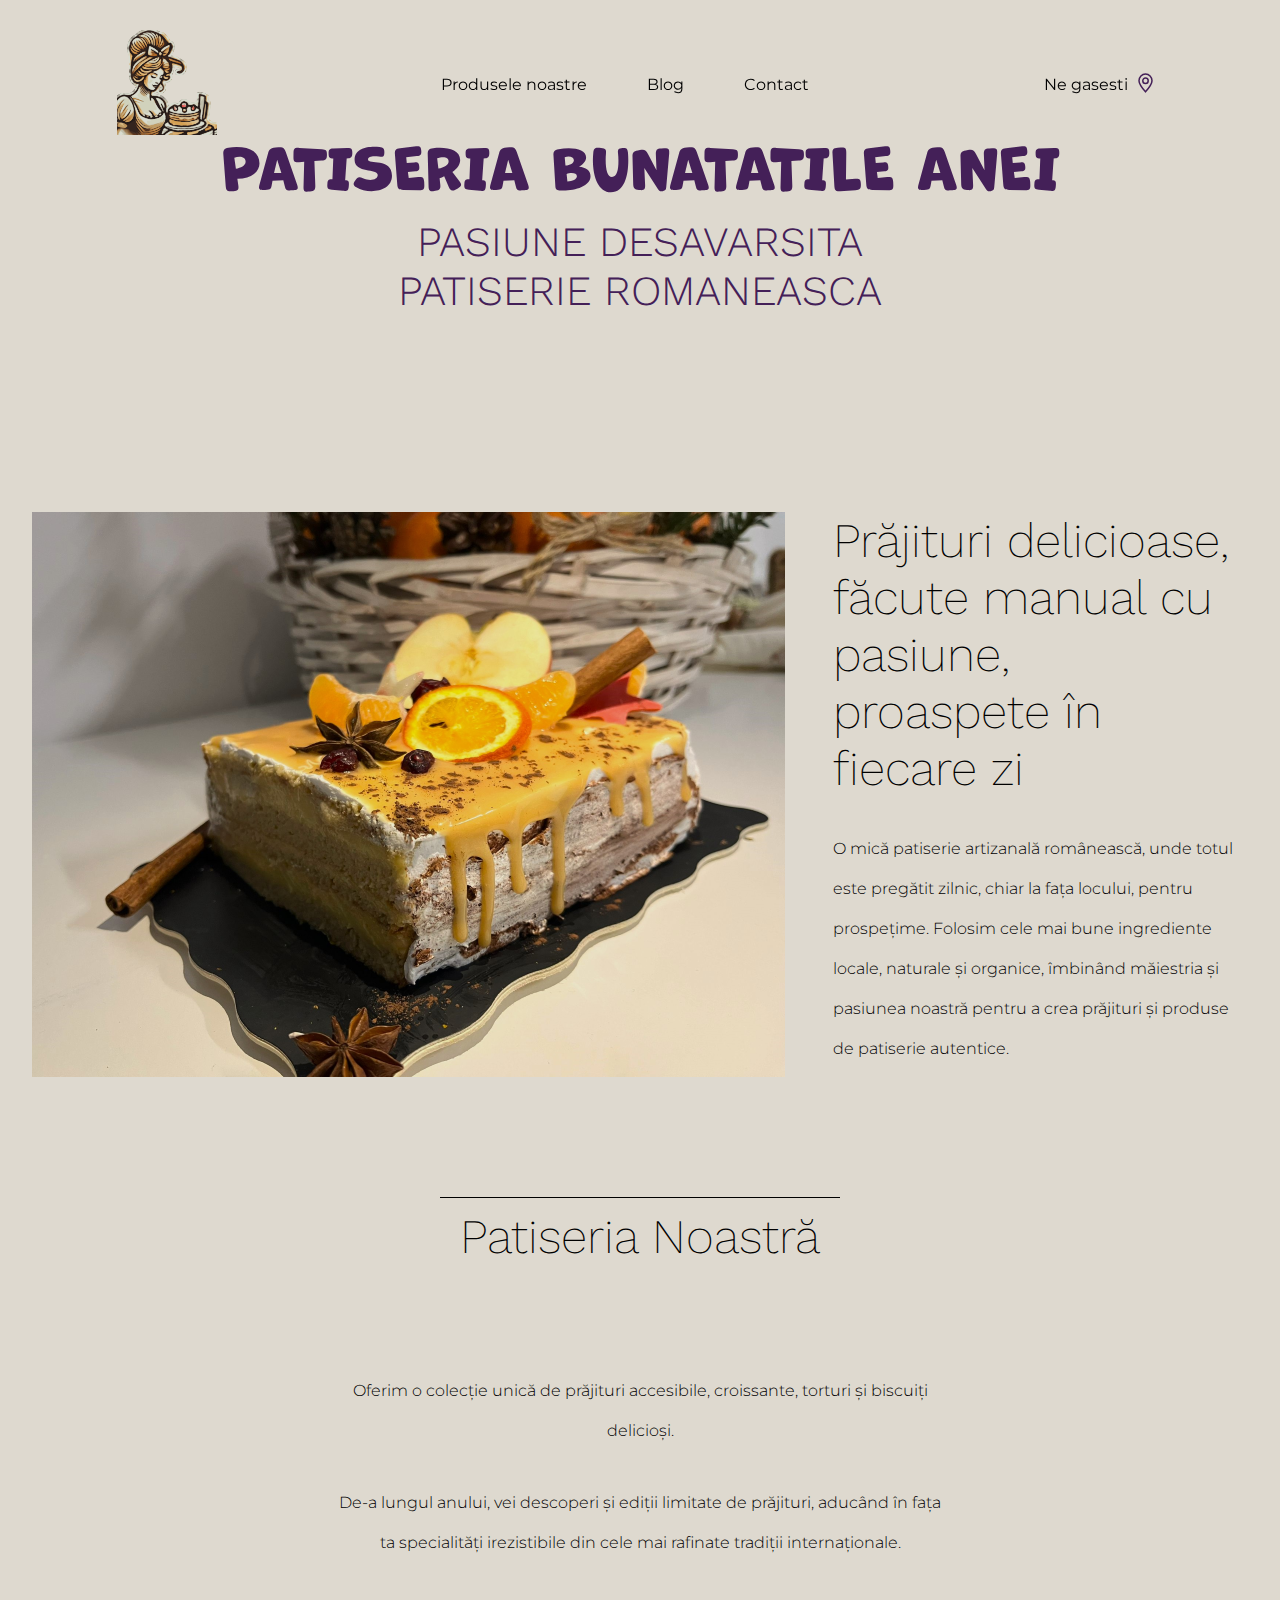
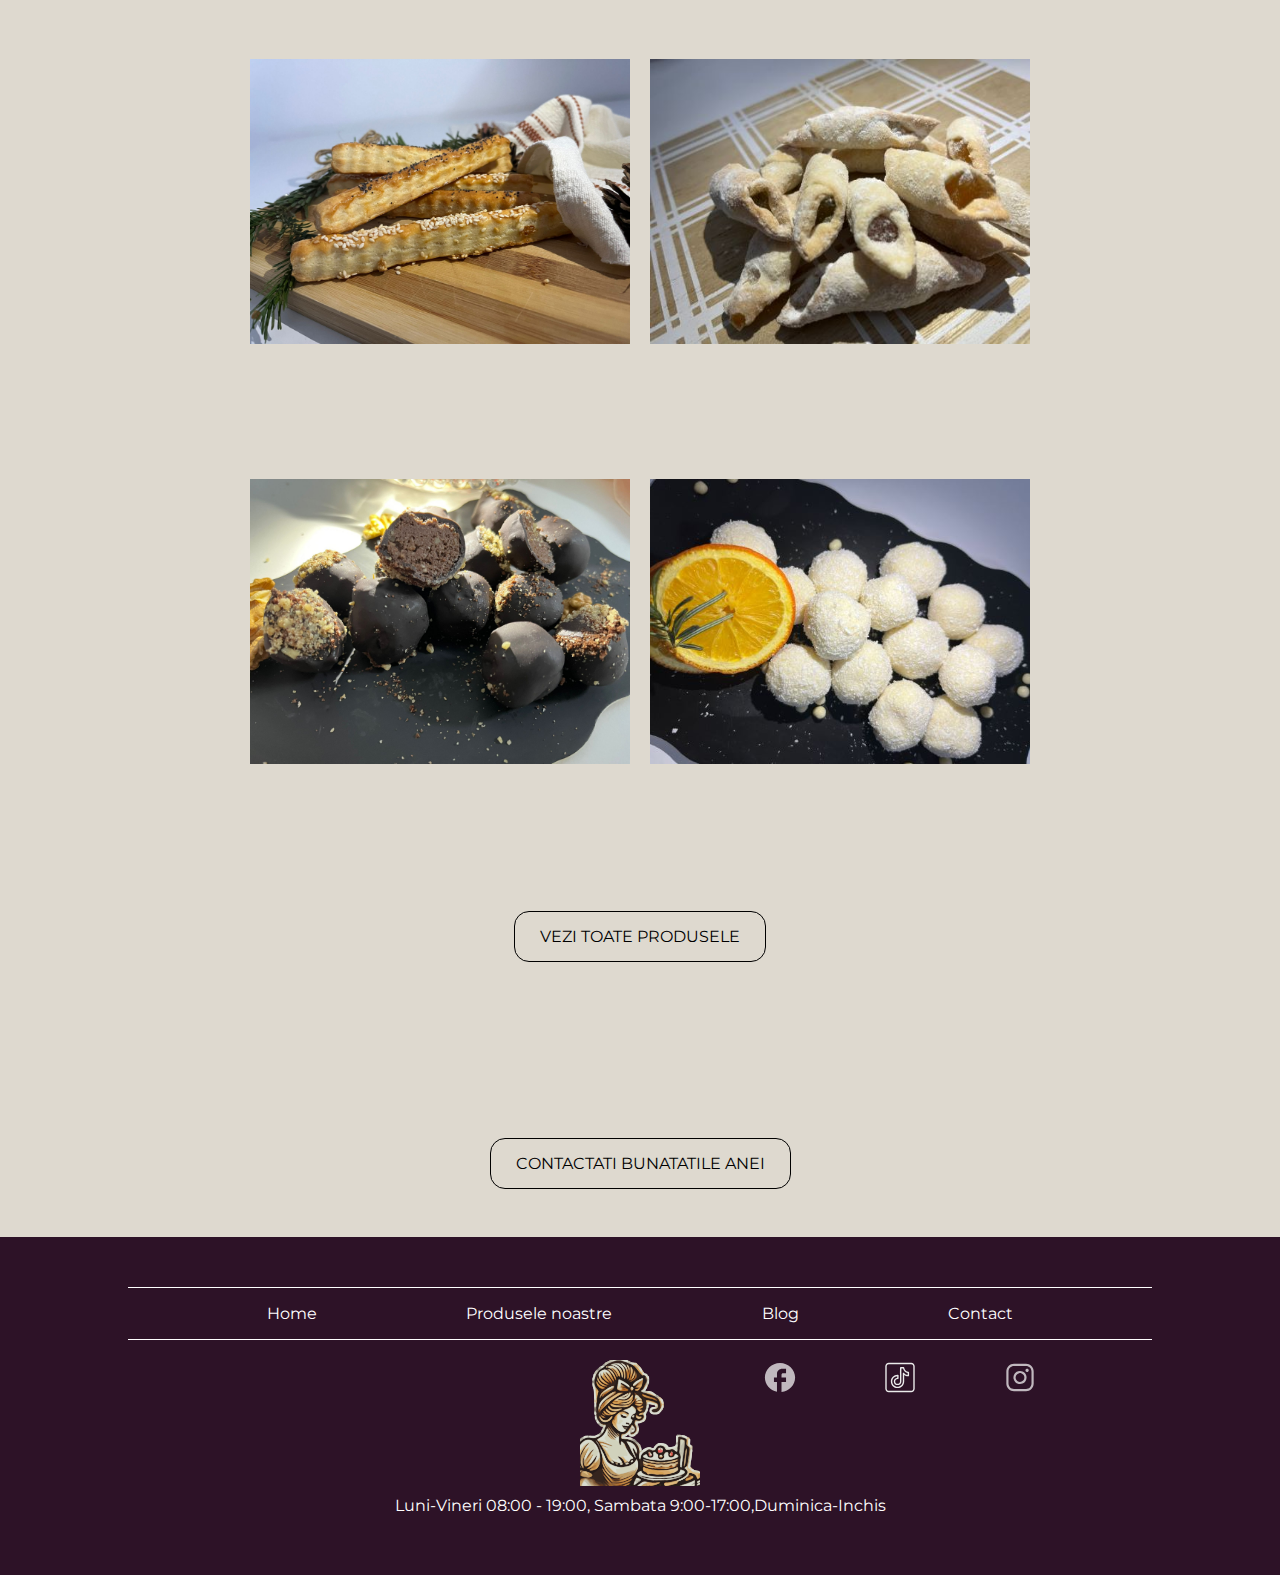
==== commit f4b53857: "Update index.html" ====
--- a/www.joy-bakery.cz/index.html
+++ b/www.joy-bakery.cz/index.html
@@ -5,7 +5,7 @@
 <html lang="en">
 
 <!-- Mirrored from www.joy-bakery.cz/ by HTTrack Website Copier/3.x [XR&CO'2014], Fri, 14 Mar 2025 14:00:54 GMT -->
-<!-- Added by HTTrack --><meta http-equiv="content-type" content="text/html;charset=UTF-8" /><!-- /Added by HTTrack -->
+<!-- Added by HTTrack --><!-- /Added by HTTrack -->
 <head>
     <meta charset="UTF-8">
     <meta http-equiv="X-UA-Compatible" content="IE=edge">
--- a/use.typekit.net/yxl2vvh.css
+++ b/use.typekit.net/yxl2vvh.css
@@ -0,0 +1,22 @@
+/*
+ * The Typekit service used to deliver this font or fonts for use on websites
+ * is provided by Adobe and is subject to these Terms of Use
+ * http://www.adobe.com/products/eulas/tou_typekit. For font license
+ * information, see the list below.
+ *
+ * marvin-round:
+ *   - http://typekit.com/eulas/00000000000000007735cbea
+ *
+ * © 2009-2025 Adobe Systems Incorporated. All Rights Reserved.
+ */
+/*{"last_published":"2023-03-30 14:11:53 UTC"}*/
+
+@import url("../p.typekit.net/p9029.css?s=1&amp;k=yxl2vvh&amp;ht=tk&amp;f=43323&amp;a=136873405&amp;app=typekit&amp;e=css");
+
+@font-face {
+font-family:"marvin-round";
+src:url("af/c93b0b/00000000000000007735cbea/30/le196?primer=7cdcb44be4a7db8877ffa5c0007b8dd865b3bbc383831fe2ea177f62257a9191&amp;fvd=n4&amp;v=3") format("woff2"),url("af/c93b0b/00000000000000007735cbea/30/de196?primer=7cdcb44be4a7db8877ffa5c0007b8dd865b3bbc383831fe2ea177f62257a9191&amp;fvd=n4&amp;v=3") format("woff"),url("af/c93b0b/00000000000000007735cbea/30/ae196?primer=7cdcb44be4a7db8877ffa5c0007b8dd865b3bbc383831fe2ea177f62257a9191&amp;fvd=n4&amp;v=3") format("opentype");
+font-display:auto;font-style:normal;font-weight:400;font-stretch:normal;
+}
+
+.tk-marvin-round { font-family: "marvin-round",sans-serif; }
